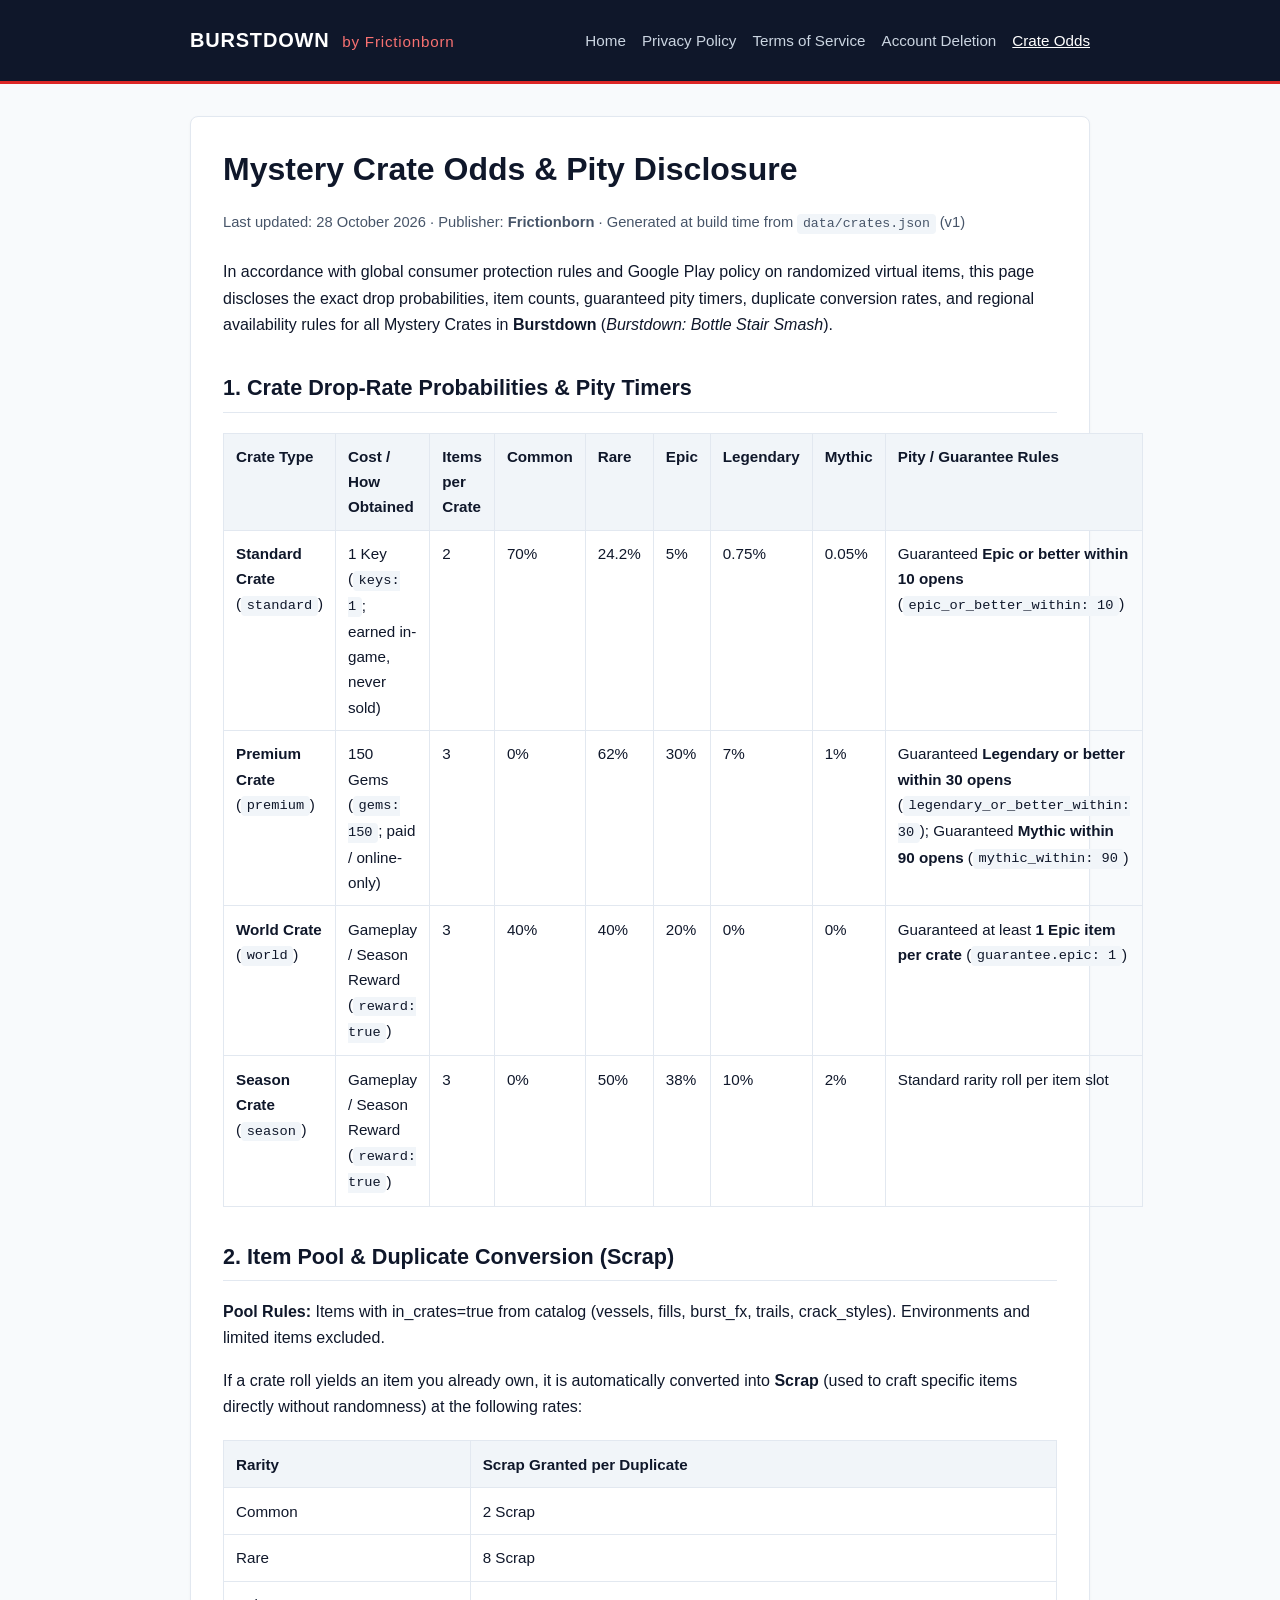
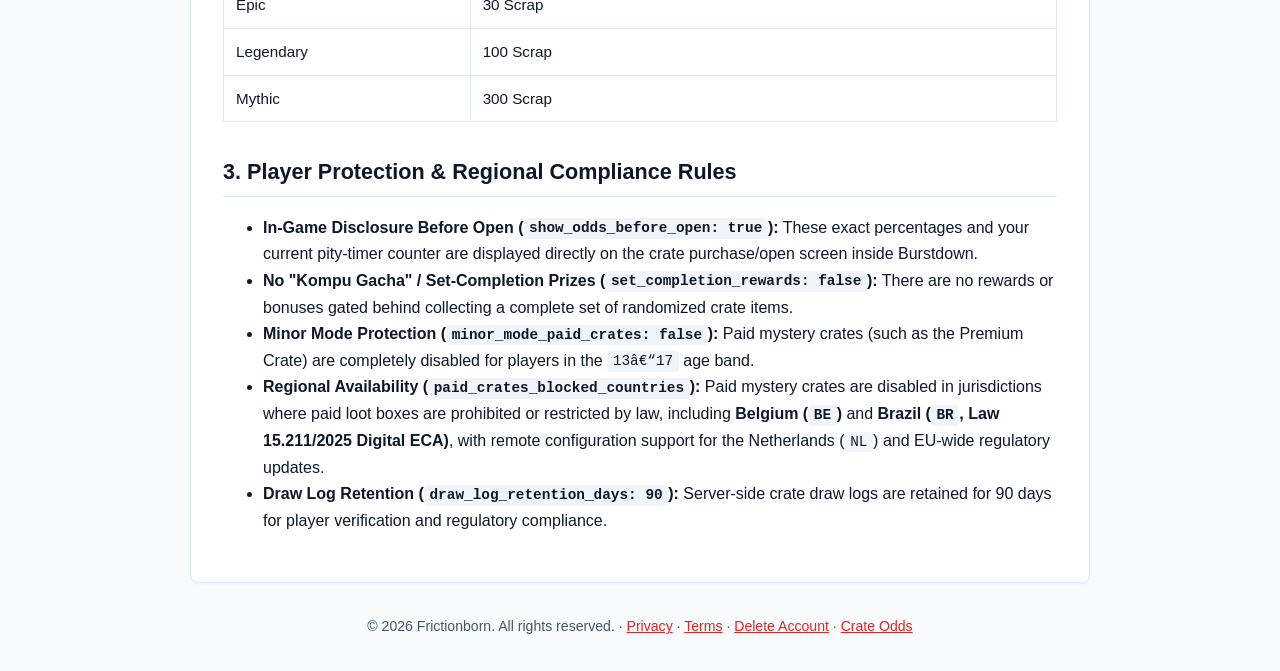
==== crate-odds.html @ ae9a7a44 "Publish Burstdown legal, privacy, account deletion, and crate odds pages" ====
﻿<!DOCTYPE html>
<!-- Draft â€” pending legal review -->
<html lang="en">
<head>
  <meta charset="utf-8">
  <meta name="viewport" content="width=device-width, initial-scale=1">
  <title>Mystery Crate Odds &amp; Pity Disclosure â€” Burstdown | Frictionborn</title>
  <link rel="stylesheet" href="style.css">
</head>
<body>
  <header>
    <div class="header-inner">
      <a class="brand" href="index.html">BURSTDOWN <span>by Frictionborn</span></a>
      <nav>
        <a href="index.html">Home</a>
        <a href="privacy.html">Privacy Policy</a>
        <a href="terms.html">Terms of Service</a>
        <a href="delete-account.html">Account Deletion</a>
        <a href="crate-odds.html" aria-current="page">Crate Odds</a>
      </nav>
    </div>
  </header>

  <main>
    <h1>Mystery Crate Odds &amp; Pity Disclosure</h1>
    <p class="meta">Last updated: 28 October 2026 &middot; Publisher: <strong>Frictionborn</strong> &middot; Generated at build time from <code>data/crates.json</code> (v1)</p>

    <p>In accordance with global consumer protection rules and Google Play policy on randomized virtual items, this page discloses the exact drop probabilities, item counts, guaranteed pity timers, duplicate conversion rates, and regional availability rules for all Mystery Crates in <strong>Burstdown</strong> (<em>Burstdown: Bottle Stair Smash</em>).</p>

    <h2>1. Crate Drop-Rate Probabilities &amp; Pity Timers</h2>
    <table>
      <thead>
        <tr>
          <th>Crate Type</th>
          <th>Cost / How Obtained</th>
          <th>Items per Crate</th>
          <th>Common</th>
          <th>Rare</th>
          <th>Epic</th>
          <th>Legendary</th>
          <th>Mythic</th>
          <th>Pity / Guarantee Rules</th>
        </tr>
      </thead>
      <tbody>
        <tr>
          <td><strong>Standard Crate</strong> (<code>standard</code>)</td>
          <td>1 Key (<code>keys: 1</code>; earned in-game, never sold)</td>
          <td>2</td>
          <td>70%</td>
          <td>24.2%</td>
          <td>5%</td>
          <td>0.75%</td>
          <td>0.05%</td>
          <td>Guaranteed <strong>Epic or better within 10 opens</strong> (<code>epic_or_better_within: 10</code>)</td>
        </tr>
        <tr>
          <td><strong>Premium Crate</strong> (<code>premium</code>)</td>
          <td>150 Gems (<code>gems: 150</code>; paid / online-only)</td>
          <td>3</td>
          <td>0%</td>
          <td>62%</td>
          <td>30%</td>
          <td>7%</td>
          <td>1%</td>
          <td>Guaranteed <strong>Legendary or better within 30 opens</strong> (<code>legendary_or_better_within: 30</code>); Guaranteed <strong>Mythic within 90 opens</strong> (<code>mythic_within: 90</code>)</td>
        </tr>
        <tr>
          <td><strong>World Crate</strong> (<code>world</code>)</td>
          <td>Gameplay / Season Reward (<code>reward: true</code>)</td>
          <td>3</td>
          <td>40%</td>
          <td>40%</td>
          <td>20%</td>
          <td>0%</td>
          <td>0%</td>
          <td>Guaranteed at least <strong>1 Epic item per crate</strong> (<code>guarantee.epic: 1</code>)</td>
        </tr>
        <tr>
          <td><strong>Season Crate</strong> (<code>season</code>)</td>
          <td>Gameplay / Season Reward (<code>reward: true</code>)</td>
          <td>3</td>
          <td>0%</td>
          <td>50%</td>
          <td>38%</td>
          <td>10%</td>
          <td>2%</td>
          <td>Standard rarity roll per item slot</td>
        </tr>
      </tbody>
    </table>

    <h2>2. Item Pool &amp; Duplicate Conversion (Scrap)</h2>
    <p><strong>Pool Rules:</strong> Items with in_crates=true from catalog (vessels, fills, burst_fx, trails, crack_styles). Environments and limited items excluded.</p>
    <p>If a crate roll yields an item you already own, it is automatically converted into <strong>Scrap</strong> (used to craft specific items directly without randomness) at the following rates:</p>
    <table>
      <thead>
        <tr>
          <th>Rarity</th>
          <th>Scrap Granted per Duplicate</th>
        </tr>
      </thead>
      <tbody>
        <tr>
          <td>Common</td>
          <td>2 Scrap</td>
        </tr>
        <tr>
          <td>Rare</td>
          <td>8 Scrap</td>
        </tr>
        <tr>
          <td>Epic</td>
          <td>30 Scrap</td>
        </tr>
        <tr>
          <td>Legendary</td>
          <td>100 Scrap</td>
        </tr>
        <tr>
          <td>Mythic</td>
          <td>300 Scrap</td>
        </tr>
      </tbody>
    </table>

    <h2>3. Player Protection &amp; Regional Compliance Rules</h2>
    <ul>
      <li><strong>In-Game Disclosure Before Open (<code>show_odds_before_open: true</code>):</strong> These exact percentages and your current pity-timer counter are displayed directly on the crate purchase/open screen inside Burstdown.</li>
      <li><strong>No "Kompu Gacha" / Set-Completion Prizes (<code>set_completion_rewards: false</code>):</strong> There are no rewards or bonuses gated behind collecting a complete set of randomized crate items.</li>
      <li><strong>Minor Mode Protection (<code>minor_mode_paid_crates: false</code>):</strong> Paid mystery crates (such as the Premium Crate) are completely disabled for players in the <code>13â€“17</code> age band.</li>
      <li><strong>Regional Availability (<code>paid_crates_blocked_countries</code>):</strong> Paid mystery crates are disabled in jurisdictions where paid loot boxes are prohibited or restricted by law, including <strong>Belgium (<code>BE</code>)</strong> and <strong>Brazil (<code>BR</code>, Law 15.211/2025 Digital ECA)</strong>, with remote configuration support for the Netherlands (<code>NL</code>) and EU-wide regulatory updates.</li>
      <li><strong>Draw Log Retention (<code>draw_log_retention_days: 90</code>):</strong> Server-side crate draw logs are retained for 90 days for player verification and regulatory compliance.</li>
    </ul>
  </main>

  <footer>
    &copy; 2026 Frictionborn. All rights reserved. &middot; <a href="privacy.html">Privacy</a> &middot; <a href="terms.html">Terms</a> &middot; <a href="delete-account.html">Delete Account</a> &middot; <a href="crate-odds.html">Crate Odds</a>
  </footer>
</body>
</html>
---- style.css ----
:root {
  --bg: #f8fafc;
  --surface: #ffffff;
  --text: #0f172a;
  --muted: #475569;
  --border: #e2e8f0;
  --accent: #dc2626;
  --accent-dark: #991b1b;
  --code-bg: #f1f5f9;
}

* {
  box-sizing: border-box;
}

body {
  margin: 0;
  padding: 0;
  font-family: -apple-system, BlinkMacSystemFont, "Segoe UI", Roboto, Helvetica, Arial, sans-serif;
  background-color: var(--bg);
  color: var(--text);
  line-height: 1.65;
  font-size: 16px;
}

header {
  background-color: #0f172a;
  color: #ffffff;
  padding: 1.5rem 1rem;
  border-bottom: 3px solid var(--accent);
}

.header-inner {
  max-width: 900px;
  margin: 0 auto;
  display: flex;
  flex-wrap: wrap;
  align-items: center;
  justify-content: space-between;
  gap: 1rem;
}

.brand {
  font-weight: 800;
  font-size: 1.25rem;
  letter-spacing: 0.04em;
  color: #ffffff;
  text-decoration: none;
}

.brand span {
  color: #f87171;
  font-weight: 500;
  font-size: 0.95rem;
  margin-left: 0.4rem;
}

nav {
  display: flex;
  flex-wrap: wrap;
  gap: 1rem;
}

nav a {
  color: #cbd5e1;
  text-decoration: none;
  font-size: 0.95rem;
  font-weight: 500;
}

nav a:hover,
nav a[aria-current="page"] {
  color: #ffffff;
  text-decoration: underline;
}

main {
  max-width: 900px;
  margin: 2rem auto;
  padding: 2rem;
  background-color: var(--surface);
  border: 1px solid var(--border);
  border-radius: 8px;
  box-shadow: 0 1px 3px rgba(0, 0, 0, 0.04);
}

h1 {
  margin-top: 0;
  font-size: 2rem;
  line-height: 1.25;
  color: #0f172a;
}

h2 {
  margin-top: 2rem;
  padding-bottom: 0.35rem;
  border-bottom: 1px solid var(--border);
  font-size: 1.35rem;
  color: #0f172a;
}

h3 {
  margin-top: 1.4rem;
  font-size: 1.1rem;
  color: #1e293b;
}

.meta {
  color: var(--muted);
  font-size: 0.92rem;
  margin-bottom: 1.5rem;
}

a {
  color: var(--accent);
}

a:hover {
  color: var(--accent-dark);
}

table {
  width: 100%;
  border-collapse: collapse;
  margin: 1.25rem 0;
  font-size: 0.95rem;
}

th, td {
  text-align: left;
  padding: 0.65rem 0.75rem;
  border: 1px solid var(--border);
  vertical-align: top;
}

th {
  background-color: #f1f5f9;
  font-weight: 600;
}

code {
  background-color: var(--code-bg);
  padding: 0.15rem 0.35rem;
  border-radius: 4px;
  font-size: 0.9em;
}

.callout {
  background-color: #f8fafc;
  border-left: 4px solid var(--accent);
  padding: 1rem 1.25rem;
  margin: 1.25rem 0;
  border-radius: 0 6px 6px 0;
}

.btn {
  display: inline-block;
  background-color: var(--accent);
  color: #ffffff !important;
  text-decoration: none;
  font-weight: 600;
  padding: 0.65rem 1.2rem;
  border-radius: 6px;
  margin-top: 0.5rem;
}

.btn:hover {
  background-color: var(--accent-dark);
}

footer {
  max-width: 900px;
  margin: 2rem auto 3rem;
  padding: 0 1rem;
  color: var(--muted);
  font-size: 0.88rem;
  text-align: center;
}

@media (max-width: 640px) {
  main {
    margin: 1rem;
    padding: 1.25rem;
  }
  table {
    display: block;
    overflow-x: auto;
  }
}
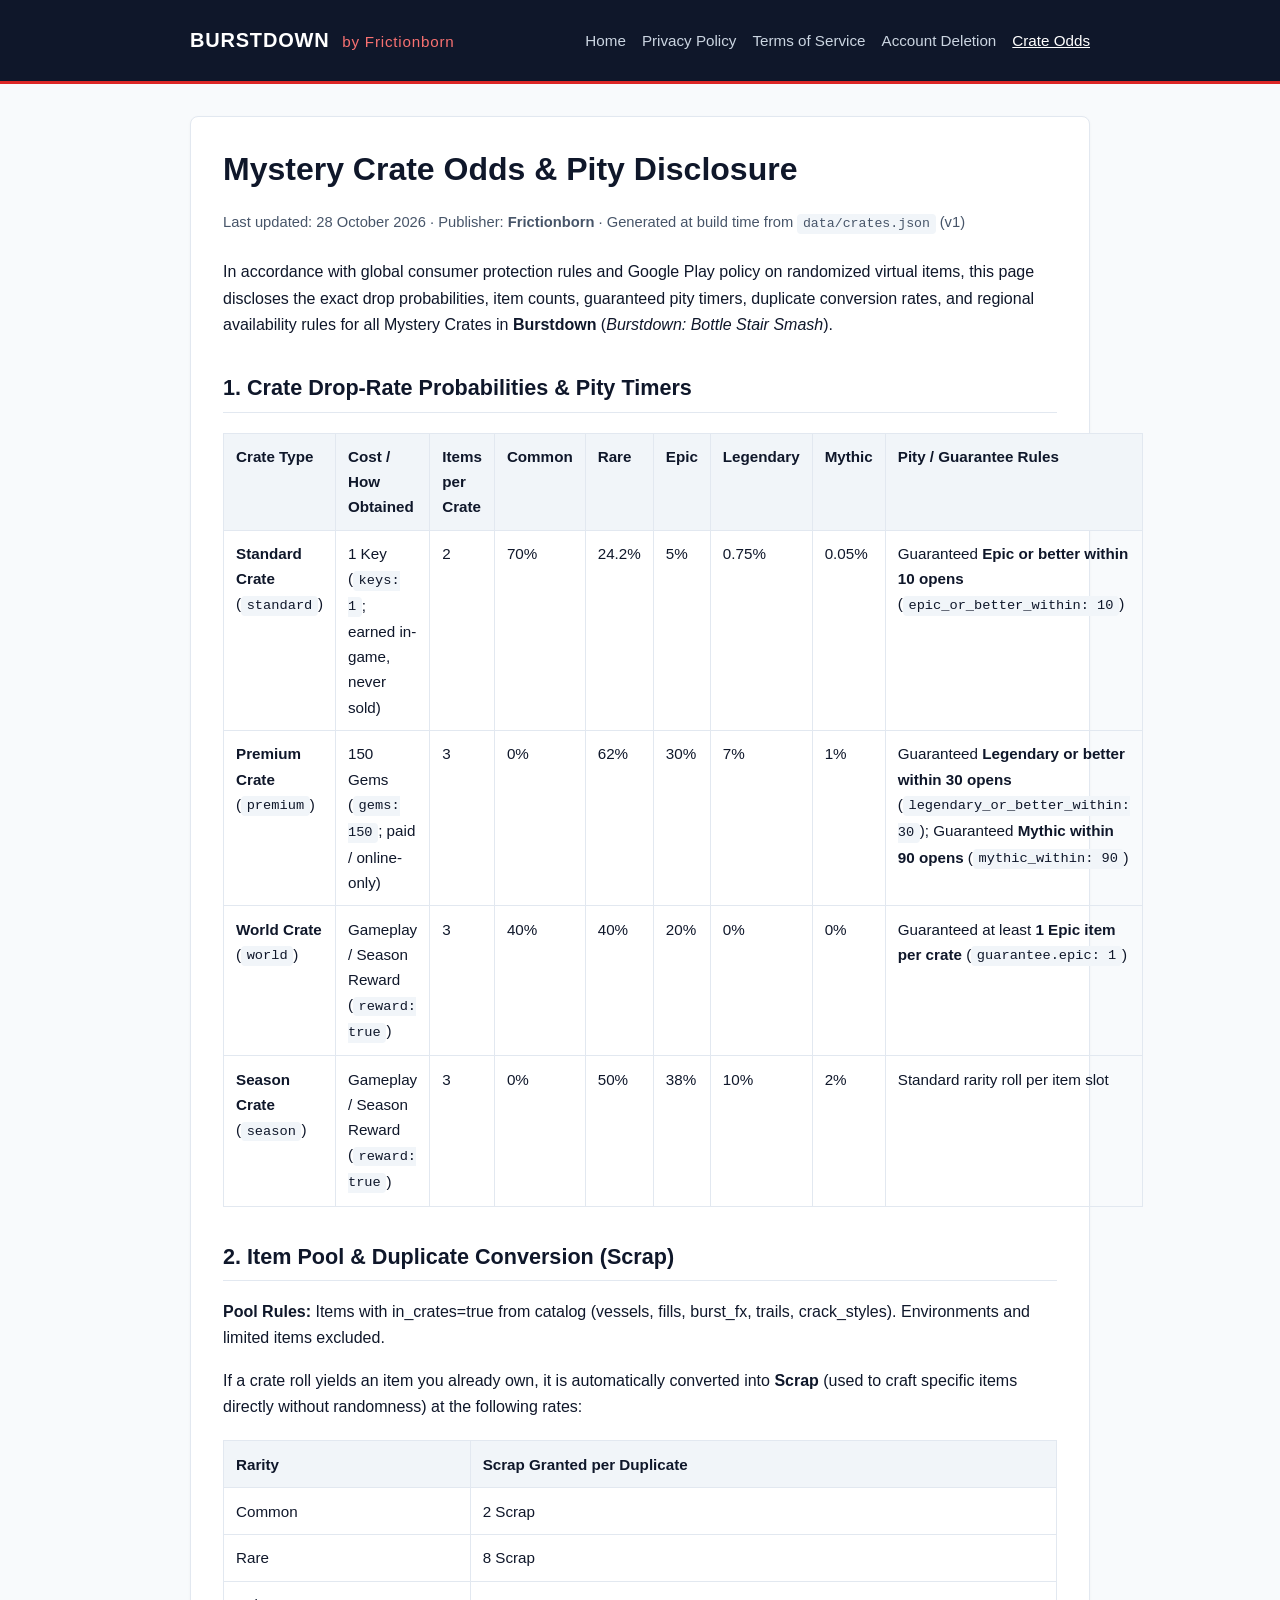
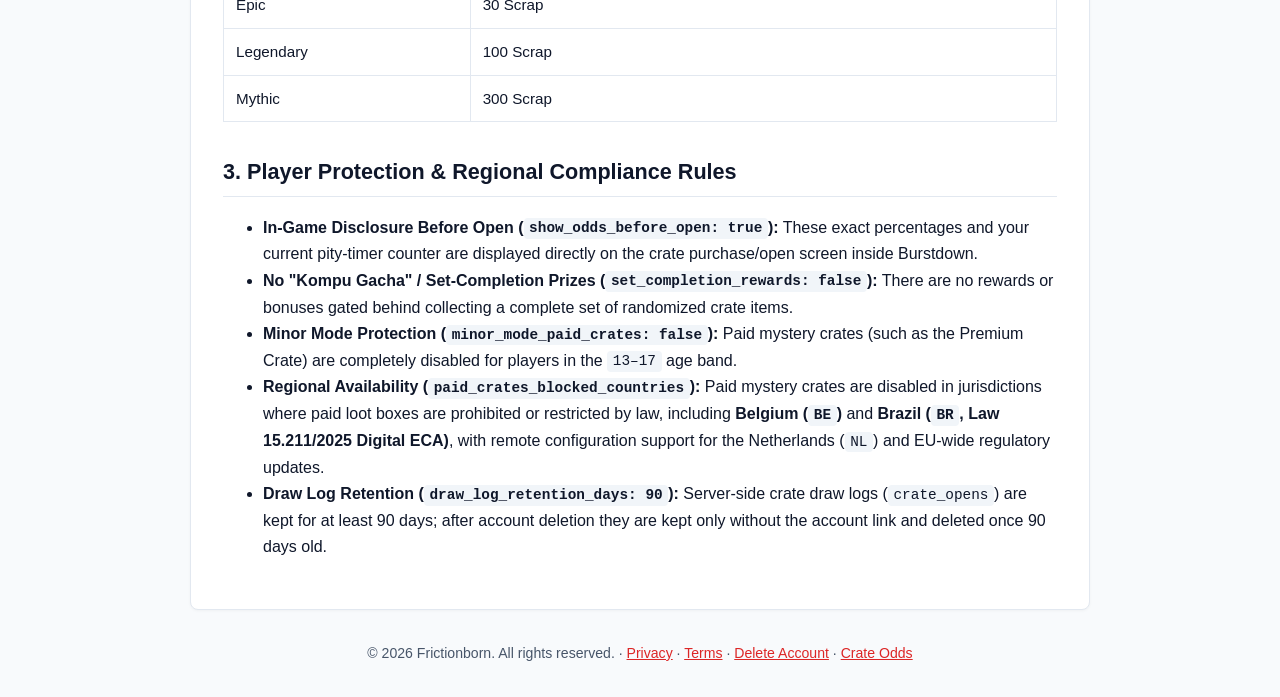
==== commit 6ec99cca: "Fix privacy policy wording, security section, partial deletion, and clean HTML headers" ====
--- a/crate-odds.html
+++ b/crate-odds.html
@@ -1,10 +1,9 @@
-﻿<!DOCTYPE html>
-<!-- Draft â€” pending legal review -->
+<!DOCTYPE html>
 <html lang="en">
 <head>
   <meta charset="utf-8">
   <meta name="viewport" content="width=device-width, initial-scale=1">
-  <title>Mystery Crate Odds &amp; Pity Disclosure â€” Burstdown | Frictionborn</title>
+  <title>Mystery Crate Odds &amp; Pity Disclosure - Burstdown | Frictionborn</title>
   <link rel="stylesheet" href="style.css">
 </head>
 <body>
@@ -128,9 +127,9 @@
     <ul>
       <li><strong>In-Game Disclosure Before Open (<code>show_odds_before_open: true</code>):</strong> These exact percentages and your current pity-timer counter are displayed directly on the crate purchase/open screen inside Burstdown.</li>
       <li><strong>No "Kompu Gacha" / Set-Completion Prizes (<code>set_completion_rewards: false</code>):</strong> There are no rewards or bonuses gated behind collecting a complete set of randomized crate items.</li>
-      <li><strong>Minor Mode Protection (<code>minor_mode_paid_crates: false</code>):</strong> Paid mystery crates (such as the Premium Crate) are completely disabled for players in the <code>13â€“17</code> age band.</li>
+      <li><strong>Minor Mode Protection (<code>minor_mode_paid_crates: false</code>):</strong> Paid mystery crates (such as the Premium Crate) are completely disabled for players in the <code>13&ndash;17</code> age band.</li>
       <li><strong>Regional Availability (<code>paid_crates_blocked_countries</code>):</strong> Paid mystery crates are disabled in jurisdictions where paid loot boxes are prohibited or restricted by law, including <strong>Belgium (<code>BE</code>)</strong> and <strong>Brazil (<code>BR</code>, Law 15.211/2025 Digital ECA)</strong>, with remote configuration support for the Netherlands (<code>NL</code>) and EU-wide regulatory updates.</li>
-      <li><strong>Draw Log Retention (<code>draw_log_retention_days: 90</code>):</strong> Server-side crate draw logs are retained for 90 days for player verification and regulatory compliance.</li>
+      <li><strong>Draw Log Retention (<code>draw_log_retention_days: 90</code>):</strong> Server-side crate draw logs (<code>crate_opens</code>) are kept for at least 90 days; after account deletion they are kept only without the account link and deleted once 90 days old.</li>
     </ul>
   </main>
 
@@ -138,4 +137,4 @@
     &copy; 2026 Frictionborn. All rights reserved. &middot; <a href="privacy.html">Privacy</a> &middot; <a href="terms.html">Terms</a> &middot; <a href="delete-account.html">Delete Account</a> &middot; <a href="crate-odds.html">Crate Odds</a>
   </footer>
 </body>
-</html>
+</html>
